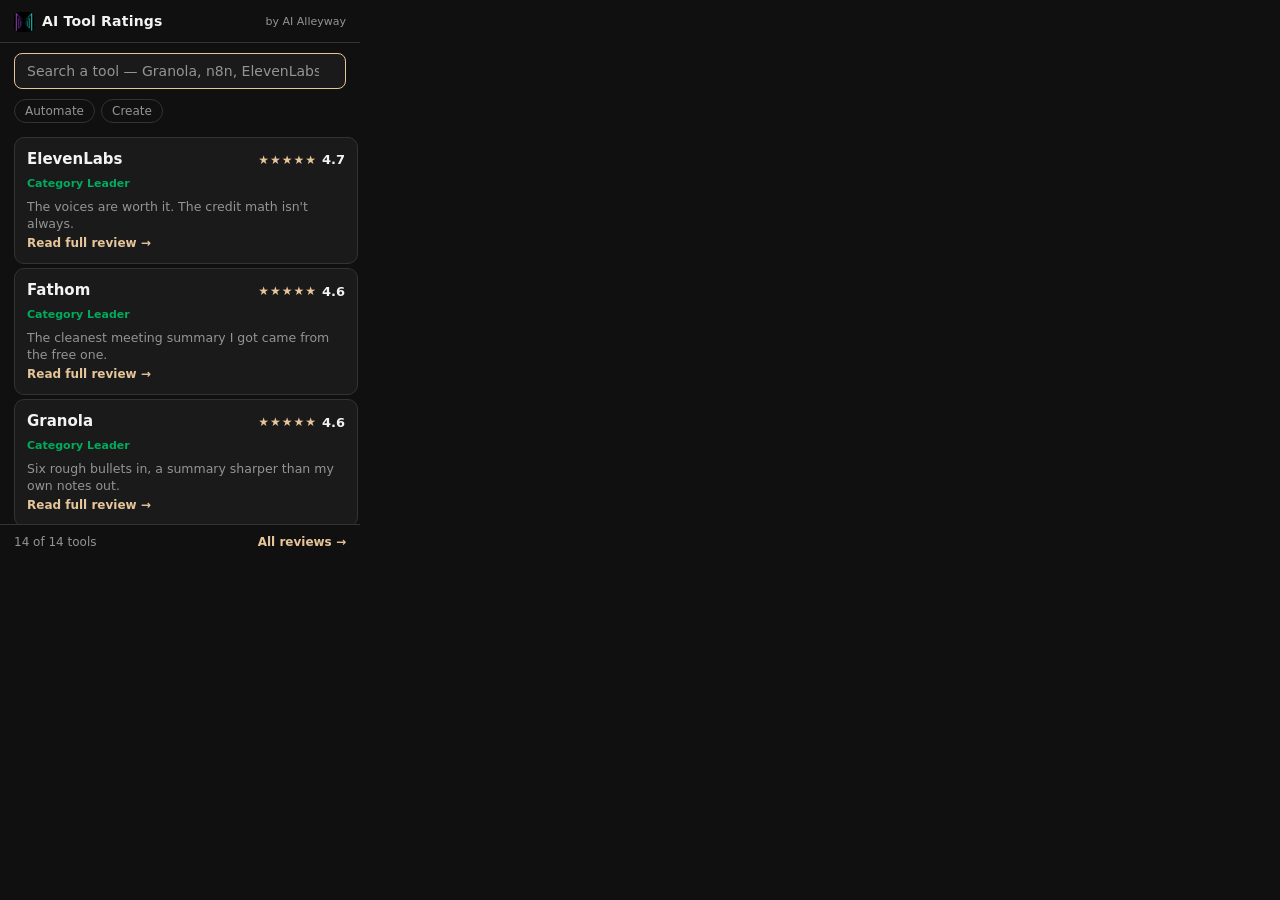
==== popup.html @ a73c4133 "feat: AI Tool Ratings Chrome extension (MV3, zero-permission popup + omnibox) Search independent AI-" ====
<!DOCTYPE html>
<html lang="en">
  <head>
    <meta charset="UTF-8" />
    <meta name="viewport" content="width=device-width, initial-scale=1.0" />
    <link rel="stylesheet" href="popup.css" />
    <title>AI Tool Ratings</title>
  </head>
  <body>
    <header class="hdr">
      <div class="brand">
        <img src="icons/icon-32.png" alt="" class="brand__mark" width="20" height="20" />
        <span class="brand__name">AI Tool Ratings</span>
      </div>
      <span class="brand__by">by AI Alleyway</span>
    </header>

    <div class="search">
      <input
        id="q"
        type="search"
        placeholder="Search a tool — Granola, n8n, ElevenLabs…"
        autocomplete="off"
        autofocus
      />
    </div>

    <div id="filters" class="filters"><!-- category chips injected --></div>

    <main id="list" class="list" aria-live="polite"><!-- results injected --></main>

    <p id="empty" class="empty" hidden>No tool matches that. Try another name or category.</p>

    <footer class="ftr">
      <span id="count" class="ftr__count"></span>
      <a
        class="ftr__link"
        href="https://aialleyway.com/?utm_source=chrome-extension&utm_medium=referral&utm_campaign=ai-tool-ratings"
        target="_blank"
        rel="noopener"
        >All reviews →</a
      >
    </footer>

    <script src="popup.js"></script>
  </body>
</html>
---- popup.css ----
/* AI Alleyway brand — dark anchor (brand-kit/DESIGN.md).
   TODO(polish): bundle Outfit woff2 for exact brand match; falls back to system-ui. */
:root {
  --void: #101010;
  --deep: #080808;
  --carbon: #333333;
  --carbon-soft: #1a1a1a;
  --polar: #f3f3f3;
  --ash: #949494;
  --amber: #e7c59a;
  --green: #00ac5c;
  --font: "Outfit", system-ui, -apple-system, "Segoe UI", Roboto, sans-serif;
}

* {
  box-sizing: border-box;
  margin: 0;
}

body {
  width: 360px;
  max-height: 560px;
  display: flex;
  flex-direction: column;
  background: var(--void);
  color: var(--polar);
  font-family: var(--font);
  font-size: 14px;
  line-height: 1.4;
}

/* header */
.hdr {
  display: flex;
  align-items: center;
  justify-content: space-between;
  padding: 12px 14px 10px;
  border-bottom: 1px solid var(--carbon);
}
.brand {
  display: flex;
  align-items: center;
  gap: 8px;
}
.brand__mark {
  border-radius: 5px;
}
.brand__name {
  font-weight: 600;
  letter-spacing: 0.2px;
}
.brand__by {
  font-size: 11px;
  color: var(--ash);
}

/* search */
.search {
  padding: 10px 14px;
}
#q {
  width: 100%;
  padding: 9px 12px;
  border: 1px solid var(--carbon);
  border-radius: 8px;
  background: var(--carbon-soft);
  color: var(--polar);
  font-family: var(--font);
  font-size: 14px;
  outline: none;
}
#q:focus {
  border-color: var(--amber);
}
#q::placeholder {
  color: var(--ash);
}

/* category filter chips */
.filters {
  display: flex;
  flex-wrap: wrap;
  gap: 6px;
  padding: 0 14px 10px;
}
.chip {
  padding: 4px 10px;
  border: 1px solid var(--carbon);
  border-radius: 999px;
  background: transparent;
  color: var(--ash);
  font-family: var(--font);
  font-size: 12px;
  cursor: pointer;
}
.chip:hover {
  border-color: var(--ash);
  color: var(--polar);
}
.chip[aria-pressed="true"] {
  background: var(--amber);
  border-color: var(--amber);
  color: #101010;
  font-weight: 600;
}

/* results */
.list {
  overflow-y: auto;
  padding: 0 8px 4px;
}
.card {
  display: block;
  width: 100%;
  text-align: left;
  padding: 11px 12px;
  margin: 4px 6px;
  border: 1px solid var(--carbon);
  border-radius: 10px;
  background: var(--carbon-soft);
  color: inherit;
  text-decoration: none;
  cursor: pointer;
  transition: border-color 0.12s ease;
}
.card:hover {
  border-color: var(--amber);
}
.card__top {
  display: flex;
  align-items: baseline;
  justify-content: space-between;
  gap: 10px;
}
.card__name {
  font-weight: 600;
  font-size: 15px;
}
.card__rating {
  display: flex;
  align-items: center;
  gap: 5px;
  white-space: nowrap;
}
.card__stars {
  color: var(--amber);
  font-size: 12px;
  letter-spacing: 1px;
}
.card__score {
  font-weight: 600;
  font-size: 13px;
}
.card__label {
  display: inline-block;
  margin-top: 6px;
  font-size: 11px;
  color: var(--green);
  font-weight: 600;
}
.card__verdict {
  margin-top: 5px;
  color: var(--ash);
  font-size: 12.5px;
}
.card__cta {
  margin-top: 8px;
  font-size: 12px;
  color: var(--amber);
  font-weight: 600;
}

.empty {
  padding: 20px 16px;
  color: var(--ash);
  text-align: center;
}

/* footer */
.ftr {
  display: flex;
  align-items: center;
  justify-content: space-between;
  padding: 9px 14px;
  border-top: 1px solid var(--carbon);
  font-size: 12px;
}
.ftr__count {
  color: var(--ash);
}
.ftr__link {
  color: var(--amber);
  text-decoration: none;
  font-weight: 600;
}
.ftr__link:hover {
  text-decoration: underline;
}
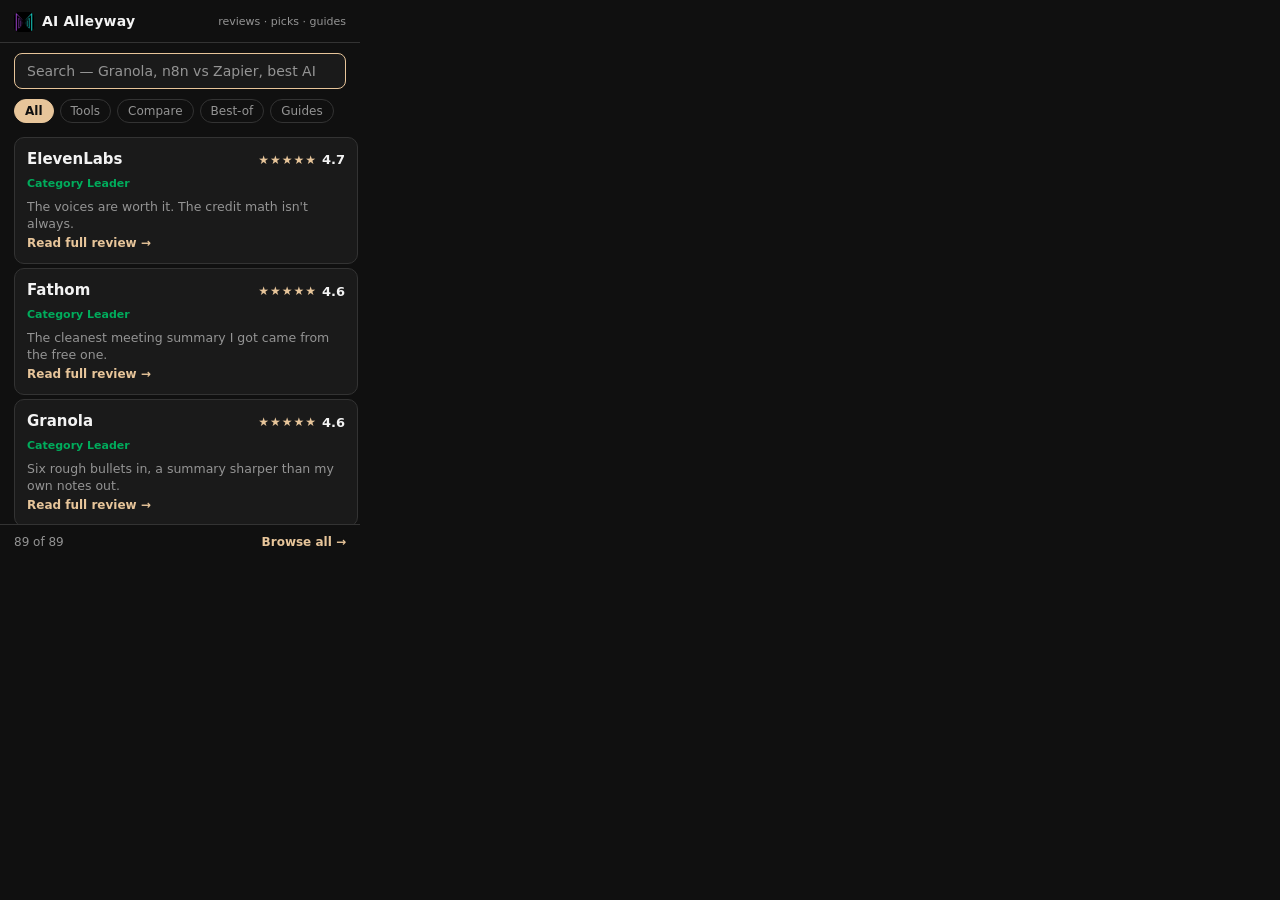
==== commit a36806a3: "feat: unify catalog (reviews + picks + guides) + dynamic fetch Extension now searches the whole AI A" ====
--- a/popup.html
+++ b/popup.html
@@ -4,32 +4,32 @@
     <meta charset="UTF-8" />
     <meta name="viewport" content="width=device-width, initial-scale=1.0" />
     <link rel="stylesheet" href="popup.css" />
-    <title>AI Tool Ratings</title>
+    <title>AI Alleyway — Search</title>
   </head>
   <body>
     <header class="hdr">
       <div class="brand">
         <img src="icons/icon-32.png" alt="" class="brand__mark" width="20" height="20" />
-        <span class="brand__name">AI Tool Ratings</span>
+        <span class="brand__name">AI Alleyway</span>
       </div>
-      <span class="brand__by">by AI Alleyway</span>
+      <span class="brand__by">reviews · picks · guides</span>
     </header>
 
     <div class="search">
       <input
         id="q"
         type="search"
-        placeholder="Search a tool — Granola, n8n, ElevenLabs…"
+        placeholder="Search — Granola, n8n vs Zapier, best AI voice…"
         autocomplete="off"
         autofocus
       />
     </div>
 
-    <div id="filters" class="filters"><!-- category chips injected --></div>
+    <div id="filters" class="filters"><!-- type chips injected --></div>
 
     <main id="list" class="list" aria-live="polite"><!-- results injected --></main>
 
-    <p id="empty" class="empty" hidden>No tool matches that. Try another name or category.</p>
+    <p id="empty" class="empty" hidden>No match. Try another name, tool, or topic.</p>
 
     <footer class="ftr">
       <span id="count" class="ftr__count"></span>
@@ -38,7 +38,7 @@
         href="https://aialleyway.com/?utm_source=chrome-extension&utm_medium=referral&utm_campaign=ai-tool-ratings"
         target="_blank"
         rel="noopener"
-        >All reviews →</a
+        >Browse all →</a
       >
     </footer>
 
--- a/popup.css
+++ b/popup.css
@@ -151,6 +151,16 @@
   font-weight: 600;
   font-size: 13px;
 }
+.card__tag {
+  flex-shrink: 0;
+  padding: 2px 8px;
+  border: 1px solid var(--carbon);
+  border-radius: 999px;
+  font-size: 10.5px;
+  font-weight: 600;
+  color: var(--ash);
+  white-space: nowrap;
+}
 .card__label {
   display: inline-block;
   margin-top: 6px;
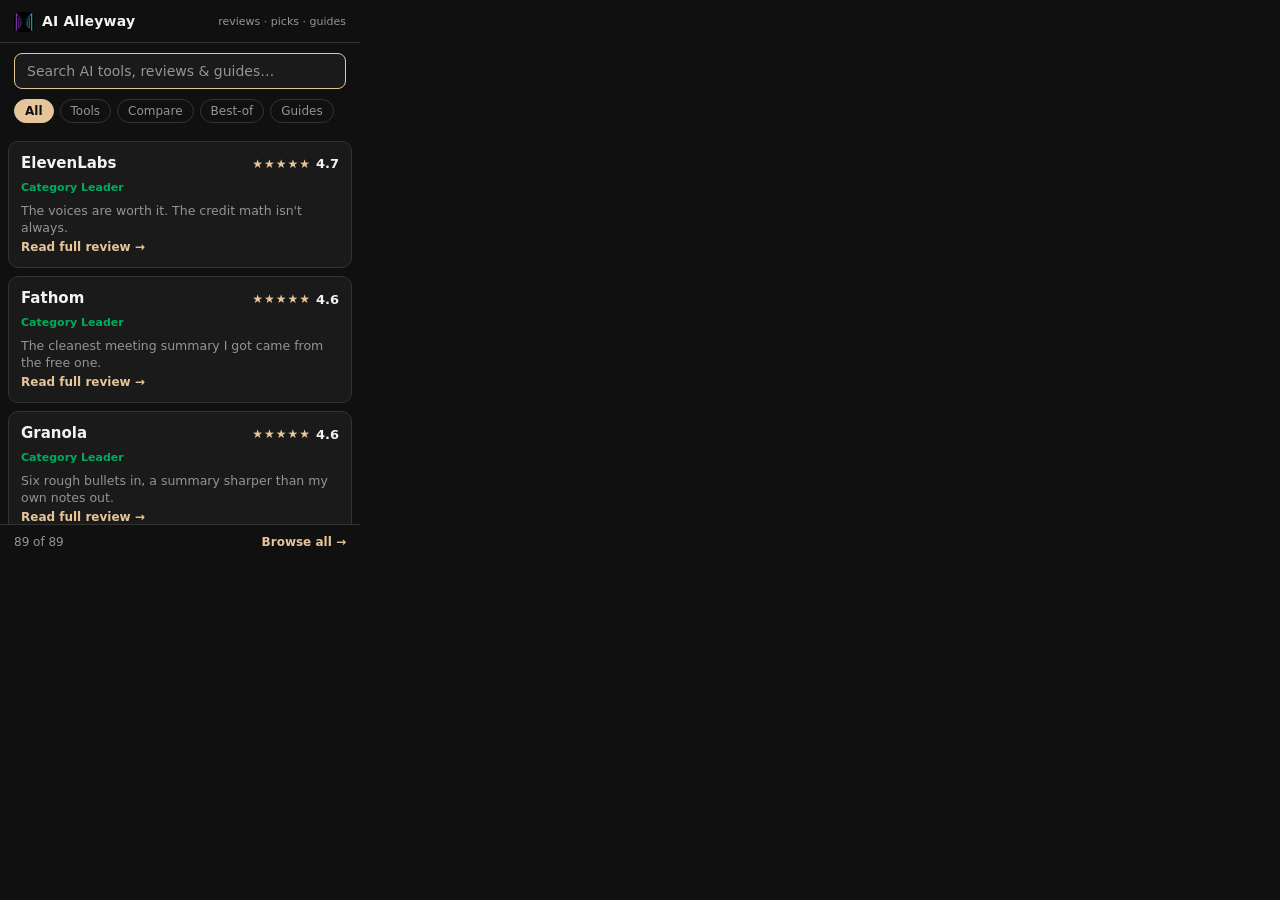
==== commit a2be0bde: "polish(popup): generic search placeholder for first-time users Replace brand-name examples (Granola," ====
--- a/popup.html
+++ b/popup.html
@@ -19,7 +19,7 @@
       <input
         id="q"
         type="search"
-        placeholder="Search — Granola, n8n vs Zapier, best AI voice…"
+        placeholder="Search AI tools, reviews &amp; guides…"
         autocomplete="off"
         autofocus
       />
--- a/popup.css
+++ b/popup.css
@@ -22,6 +22,7 @@
   max-height: 560px;
   display: flex;
   flex-direction: column;
+  overflow-x: hidden;
   background: var(--void);
   color: var(--polar);
   font-family: var(--font);
@@ -111,10 +112,9 @@
 }
 .card {
   display: block;
-  width: 100%;
   text-align: left;
   padding: 11px 12px;
-  margin: 4px 6px;
+  margin: 8px 0;
   border: 1px solid var(--carbon);
   border-radius: 10px;
   background: var(--carbon-soft);
@@ -133,8 +133,10 @@
   gap: 10px;
 }
 .card__name {
+  min-width: 0;
   font-weight: 600;
   font-size: 15px;
+  overflow-wrap: anywhere;
 }
 .card__rating {
   display: flex;
